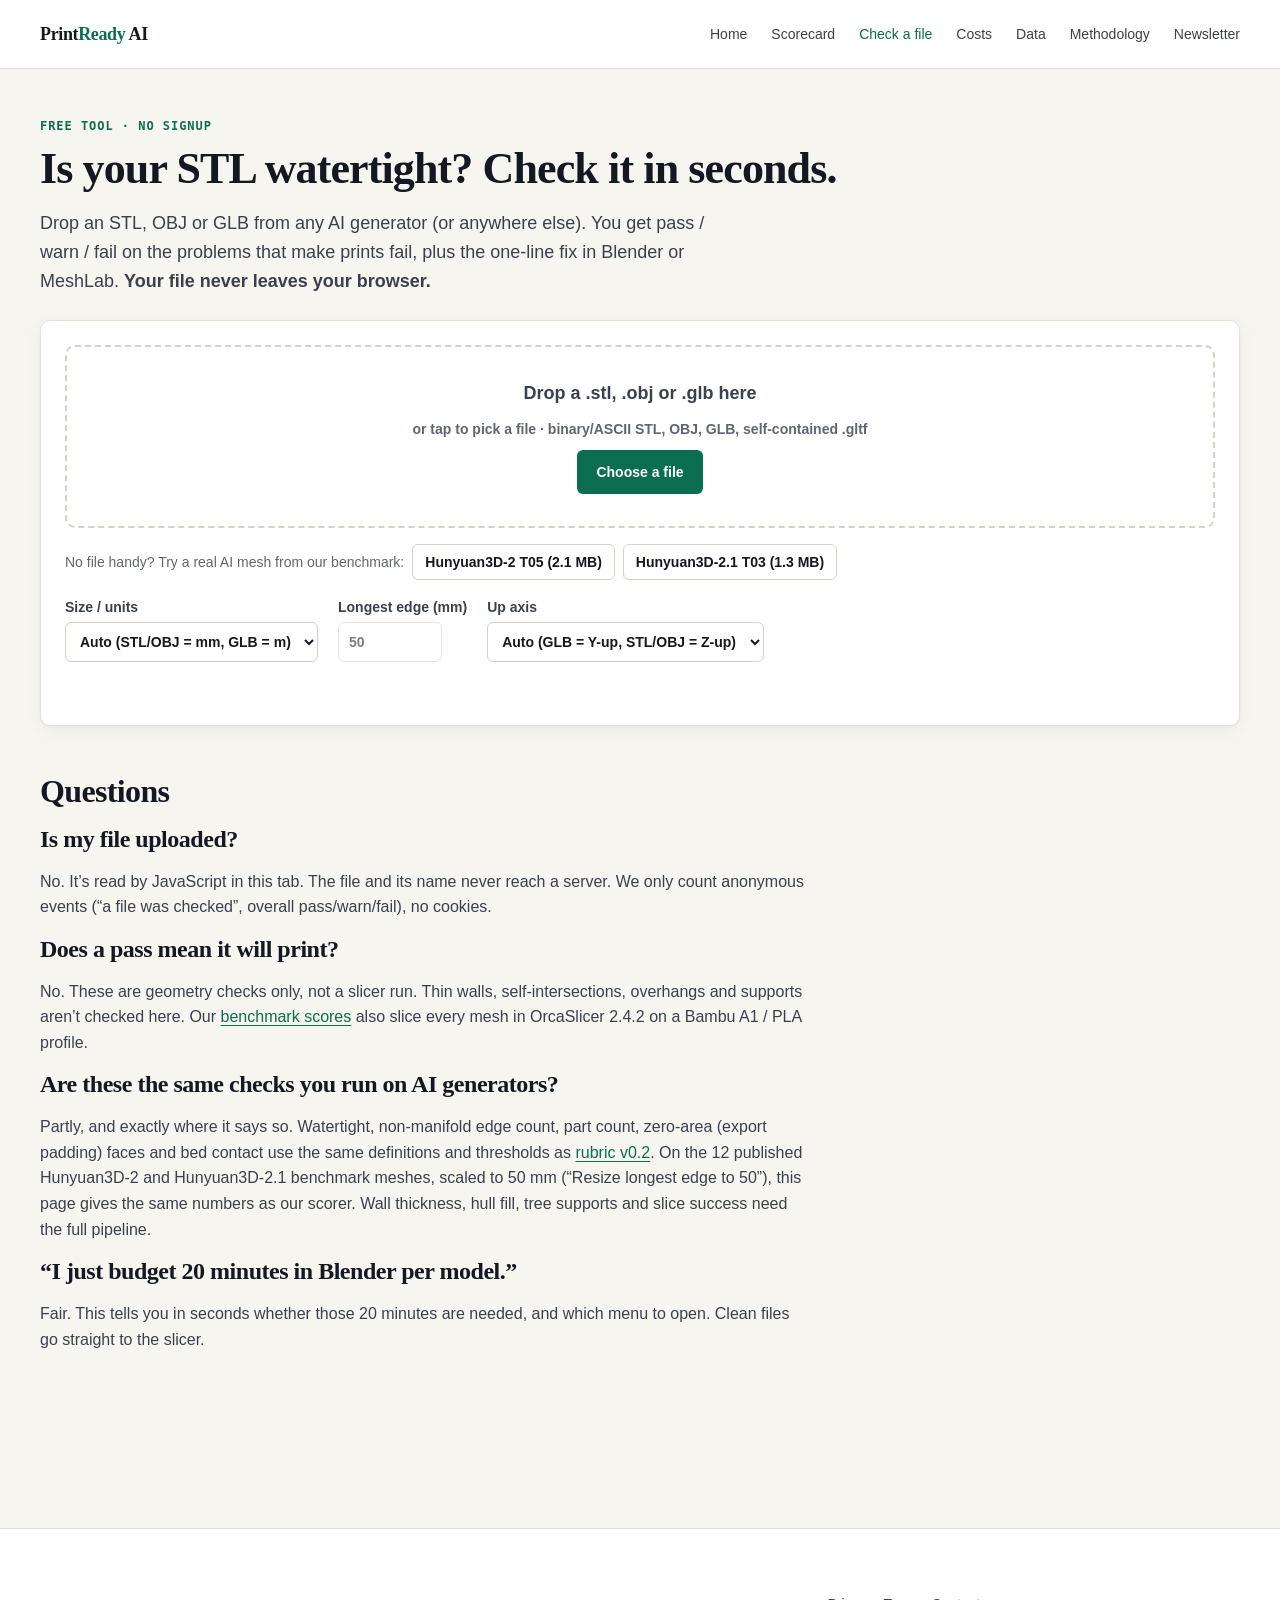
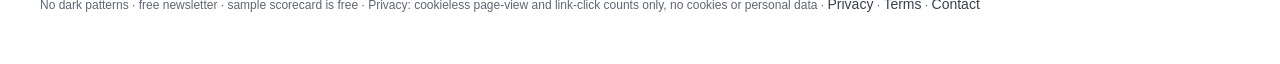
==== site/check/index.html @ 30f2ccca "Free in-browser STL/OBJ/GLB printability checker at /check/ (RT-20261030-34): watertight, non-manifo" ====
<!doctype html>
<html lang="en" data-product="printready" data-theme="light">
<head>
  <meta charset="utf-8" />
  <meta name="viewport" content="width=device-width, initial-scale=1" />
  <title>Free STL printability checker: is your AI model watertight? — PrintReady AI</title>
  <meta name="description" content="Drop an STL, OBJ or GLB and see in seconds if it's watertight, manifold, in one piece, sits flat and fits a Bambu A1. Runs in your browser; your file never leaves it. Free, no signup." />
  <meta name="robots" content="index,follow" />
  <link rel="stylesheet" href="../css/site.css" />
  <link rel="alternate" type="application/atom+xml" title="PrintReady AI scorecard updates" href="https://basileion.github.io/printready/feed.xml" />
  <link rel="canonical" href="https://basileion.github.io/printready/check/" />
  <meta property="og:url" content="https://basileion.github.io/printready/check/" />
  <meta property="og:type" content="website" />
  <meta property="og:site_name" content="PrintReady AI" />
  <meta property="og:title" content="Free STL printability checker: is your AI model watertight?" />
  <meta property="og:description" content="Drop an STL, OBJ or GLB: watertight, non-manifold edges, loose parts, flipped normals, bed contact and Bambu A1 fit in seconds. 100% in your browser, nothing uploaded." />
  <meta property="og:image" content="https://basileion.github.io/printready/img/og.png" />
  <meta property="og:image:width" content="1200" />
  <meta property="og:image:height" content="630" />
  <meta property="og:image:alt" content="PrintReady AI: Does that AI mesh actually print?" />
  <meta name="twitter:card" content="summary_large_image" />
  <meta name="twitter:title" content="Free STL printability checker: is your AI model watertight?" />
  <meta name="twitter:description" content="Drop an STL, OBJ or GLB: watertight, non-manifold edges, loose parts, flipped normals, bed contact and Bambu A1 fit in seconds. 100% in your browser, nothing uploaded." />
  <meta name="twitter:image" content="https://basileion.github.io/printready/img/og.png" />
  <script type="application/ld+json">{"@context":"https://schema.org","@type":"WebApplication","name":"PrintReady AI STL printability checker","url":"https://basileion.github.io/printready/check/","applicationCategory":"DesignApplication","operatingSystem":"Any (runs in a web browser)","browserRequirements":"Requires JavaScript; WebGL for the 3D preview","isAccessibleForFree":true,"offers":{"@type":"Offer","price":"0","priceCurrency":"USD"},"description":"Free in-browser geometry check for STL, OBJ and GLB/glTF files: watertight, non-manifold edges, zero-area faces, separate parts, flipped normals, volume, bed contact and Bambu A1 (256 mm) bed fit. Files are processed locally and never uploaded. Geometry checks only, not a slicer run.","featureList":["Watertight check (every edge shared by exactly 2 faces)","Non-manifold edge count (rubric v0.2 thresholds)","Zero-area face count","Separate parts and floating parts","Flipped or inconsistent normals","Volume","Bed contact area","Bambu A1 bed fit"],"isPartOf":{"@id":"https://basileion.github.io/printready/#website"},"dateModified":"2026-10-31"}</script>
  <script type="application/ld+json">{"@context":"https://schema.org","@type":"FAQPage","mainEntity":[{"@type":"Question","name":"Is my STL file uploaded anywhere?","acceptedAnswer":{"@type":"Answer","text":"No. The checker reads the file with JavaScript inside your browser tab. The file and its name are never sent to a server; the page only counts anonymous events like 'a check finished' with the overall pass, warn or fail."}},{"@type":"Question","name":"Does a pass mean my model will print?","acceptedAnswer":{"@type":"Answer","text":"No. These are geometry checks only (watertight, non-manifold edges, loose parts, normals, bed contact, bed fit), not a slicer run. Thin walls, self-intersections, overhangs and supports are not checked here. The PrintReady AI benchmark also slices every mesh in OrcaSlicer 2.4.2 on a Bambu A1 / PLA profile."}},{"@type":"Question","name":"Are these the same checks the PrintReady benchmark runs?","acceptedAnswer":{"@type":"Answer","text":"For watertight, non-manifold edge count, part count, zero-area faces and bed contact, yes: on the 12 published Hunyuan3D-2 and Hunyuan3D-2.1 benchmark meshes, scaled to 50 mm, this checker gives the same numbers as the benchmark scorer (rubric v0.2, checked 2026-10-31). Wall thickness, hull fill, tree supports and slice success need the full pipeline and are not in the browser checker."}}]}</script>
  <script src="../js/grow.js" defer></script>
  <style>
    .drop{display:grid;place-items:center;text-align:center;gap:10px;padding:var(--ds-s5) var(--ds-s4);border:2px dashed var(--ds-line-2);border-radius:var(--ds-r);background:var(--ds-surface);cursor:pointer;transition:border-color var(--ds-dur) var(--ds-ease),background var(--ds-dur) var(--ds-ease)}
    .drop:hover,.drop.over{border-color:var(--ds-acc);background:var(--ds-acc-soft)}
    .drop strong{font-size:var(--ds-t-lg)}
    .drop input{position:absolute;width:1px;height:1px;opacity:0}
    .opts{display:flex;flex-wrap:wrap;gap:12px 20px;align-items:end;margin:var(--ds-s3) 0}
    .opts label{display:grid;gap:4px}
    .opts select,.opts input[type=number]{min-height:40px;padding:0 10px;border:1px solid var(--ds-line-2);border-radius:var(--ds-r-sm);background:var(--ds-surface);color:var(--ds-ink);font:inherit;font-size:var(--ds-t-sm);max-width:100%}
    .opts input[type=number]{width:6.5rem}
    .samples{display:flex;flex-wrap:wrap;gap:8px;align-items:center;margin-top:var(--ds-s3);font-size:var(--ds-t-sm)}
    .samples .btn{min-height:36px;padding:0 12px}
    .status{margin:var(--ds-s3) 0 0;font-size:var(--ds-t-sm);color:var(--ds-ink-2);min-height:1.6em}
    .res-grid{display:grid;gap:var(--ds-s4);grid-template-columns:minmax(0,1fr) minmax(0,1fr);align-items:start}
    @media (max-width:860px){.res-grid{grid-template-columns:minmax(0,1fr)}}
    .verdict-head{display:flex;align-items:center;gap:12px;flex-wrap:wrap;margin-bottom:var(--ds-s3)}
    .vlist{list-style:none;margin:0;padding:0;display:grid;gap:10px}
    .vlist li{display:grid;grid-template-columns:auto minmax(0,1fr);gap:4px 10px;padding:12px;border:1px solid var(--ds-line);border-radius:var(--ds-r-sm);background:var(--ds-surface)}
    .vlist b{font-size:var(--ds-t-sm)}
    .vlist p{grid-column:2;margin:0;font-size:var(--ds-t-sm);color:var(--ds-ink-2);overflow-wrap:anywhere}
    .vlist .fix{color:var(--ds-ink)}
    .badge{display:inline-flex;justify-content:center;min-width:3.6rem;font-size:11px;font-weight:700;letter-spacing:.05em;text-transform:uppercase;padding:3px 8px;border-radius:999px;align-self:start}
    .b-pass{background:var(--ds-pos-soft);color:var(--ds-pos)}
    .b-warn{background:var(--ds-warn-soft);color:var(--ds-warn)}
    .b-fail{background:var(--ds-neg-soft);color:var(--ds-neg)}
    .viewer{position:relative;width:100%;aspect-ratio:4/3;max-height:460px;border:1px solid var(--ds-line);border-radius:var(--ds-r);background:var(--ds-surface-2);overflow:hidden}
    .viewer canvas{width:100%;height:100%;display:block;touch-action:none;cursor:grab}
    .viewer .legend{position:absolute;left:8px;bottom:8px;font-size:11px;background:var(--ds-surface);border:1px solid var(--ds-line);border-radius:6px;padding:3px 8px;color:var(--ds-ink-2)}
    .stats{width:100%;margin-top:var(--ds-s3)}
    .stats td{padding:6px 10px}
    .notchecked{font-size:var(--ds-t-sm);color:var(--ds-ink-2)}
    .after{margin-top:var(--ds-s5)}
    #results{scroll-margin-top:72px}
  </style>
</head>
<body>
  <a class="skip" href="#main">Skip to content</a>
  <header class="site-header">
    <div class="wrap nav">
      <a class="brand" href="../">Print<span>Ready</span> AI</a>
      <nav aria-label="Primary">
        <ul class="nav-links">
          <li><a href="../">Home</a></li>
          <li><a href="../scorecard/">Scorecard</a></li>
          <li><a href="./" aria-current="page">Check a file</a></li>
          <li><a href="../costs/">Costs</a></li>
          <li><a href="../data/">Data</a></li>
          <li><a href="../methodology/">Methodology</a></li>
          <li><a href="../newsletter/">Newsletter</a></li>
        </ul>
      </nav>
    </div>
  </header>

  <main id="main" class="wrap section">
    <p class="eyebrow">Free tool · no signup</p>
    <h1>Is your STL watertight? Check it in seconds.</h1>
    <p class="lede">Drop an STL, OBJ or GLB from any AI generator (or anywhere else). You get pass / warn / fail on the problems that make prints fail, plus the one-line fix in Blender or MeshLab. <strong>Your file never leaves your browser.</strong></p>

    <div class="card">
      <label class="drop" id="drop" for="file">
        <input id="file" type="file" accept=".stl,.obj,.glb,.gltf" />
        <strong>Drop a .stl, .obj or .glb here</strong>
        <span class="muted" style="font-size:14px">or tap to pick a file · binary/ASCII STL, OBJ, GLB, self-contained .gltf</span>
        <span class="btn btn-primary" aria-hidden="true">Choose a file</span>
      </label>
      <div class="samples">
        <span class="muted">No file handy? Try a real AI mesh from our benchmark:</span>
        <button class="btn btn-ghost" type="button" data-sample="../data/meshes/hunyuan3d2/T05.glb.gz" data-sid="hy2_T05">Hunyuan3D-2 T05 (2.1 MB)</button>
        <button class="btn btn-ghost" type="button" data-sample="../data/meshes/hunyuan3d21/T03.glb.gz" data-sid="hy21_T03">Hunyuan3D-2.1 T03 (1.3 MB)</button>
      </div>
      <div class="opts">
        <label for="units">Size / units
          <select id="units">
            <option value="auto">Auto (STL/OBJ = mm, GLB = m)</option>
            <option value="mm">File units are mm</option>
            <option value="cm">File units are cm</option>
            <option value="m">File units are m</option>
            <option value="in">File units are inches</option>
            <option value="target">Resize longest edge to…</option>
          </select>
        </label>
        <label for="target">Longest edge (mm)
          <input id="target" type="number" min="1" max="5000" step="1" value="50" disabled />
        </label>
        <label for="up">Up axis
          <select id="up">
            <option value="auto">Auto (GLB = Y-up, STL/OBJ = Z-up)</option>
            <option value="Z">Z is up</option>
            <option value="Y">Y is up</option>
            <option value="X">X is up</option>
          </select>
        </label>
      </div>
      <p class="status" id="status" role="status" aria-live="polite"></p>
    </div>

    <section id="results" class="section" hidden aria-label="Check results">
      <div class="res-grid">
        <div>
          <div class="verdict-head"><span class="badge" id="overall-badge">–</span><h2 id="overall-title" style="margin:0;font-size:var(--ds-t-xl)">Results</h2></div>
          <ul class="vlist" id="vlist"></ul>
          <p class="notchecked" style="margin-top:var(--ds-s3)"><strong>Not checked here:</strong> wall thickness, self-intersections, overhangs and supports, slicing. Geometry checks only, not a slicer run; our benchmark scores also slice in OrcaSlicer on a Bambu A1 / PLA profile. <a href="../methodology/">How the benchmark scores</a>.</p>
        </div>
        <div>
          <div class="viewer" id="viewer"><canvas id="gl" aria-label="3D preview of your model. Drag to rotate, scroll to zoom."></canvas><span class="legend" id="legend">Drag to rotate</span></div>
          <table class="stats" id="stats"><tbody></tbody></table>
        </div>
      </div>

      <div class="band after">
        <div>
          <h2>Which AI generators hand you files like this?</h2>
          <p>Every Friday: printability scores for AI 3D generators on the same locked prompts, and the failure of the week. Two open-source models are scored so far; more are queued. Free.</p>
          <form class="form" action="https://app.kit.com/forms/10124123/subscriptions" method="post" style="margin-top:12px">
            <label for="email_address">Email</label>
            <input id="email_address" type="email" name="email_address" required placeholder="you@example.com" autocomplete="email" />
            <button class="btn btn-primary" type="submit" data-grow="newsletter_submit">Get Friday scores</button>
          </form>
          <p class="form-note" style="margin-top:12px">You’ll get a confirmation email to finish signup (double opt-in). Free; unsubscribe anytime. Sent via Kit. <a href="/printready/privacy/">Privacy</a>.</p>
        </div>
        <a class="btn btn-ghost" href="../scorecard/">See how AI generators score →</a>
      </div>
    </section>

    <section class="section prose" id="faq">
      <h2>Questions</h2>
      <h3>Is my file uploaded?</h3>
      <p>No. It’s read by JavaScript in this tab. The file and its name never reach a server. We only count anonymous events (“a file was checked”, overall pass/warn/fail), no cookies.</p>
      <h3>Does a pass mean it will print?</h3>
      <p>No. These are geometry checks only, not a slicer run. Thin walls, self-intersections, overhangs and supports aren’t checked here. Our <a href="../scorecard/">benchmark scores</a> also slice every mesh in OrcaSlicer 2.4.2 on a Bambu A1 / PLA profile.</p>
      <h3>Are these the same checks you run on AI generators?</h3>
      <p>Partly, and exactly where it says so. Watertight, non-manifold edge count, part count, zero-area (export padding) faces and bed contact use the same definitions and thresholds as <a href="../methodology/">rubric v0.2</a>. On the 12 published Hunyuan3D-2 and Hunyuan3D-2.1 benchmark meshes, scaled to 50 mm (“Resize longest edge to 50”), this page gives the same numbers as our scorer. Wall thickness, hull fill, tree supports and slice success need the full pipeline.</p>
      <h3>“I just budget 20 minutes in Blender per model.”</h3>
      <p>Fair. This tells you in seconds whether those 20 minutes are needed, and which menu to open. Clean files go straight to the slicer.</p>
    </section>
  </main>

  <footer class="site-footer">
    <div class="wrap legal">No dark patterns · free newsletter · sample scorecard is free · Privacy: cookieless page-view and link-click counts only, no cookies or personal data · <a href="/printready/privacy/">Privacy</a> · <a href="/printready/terms/">Terms</a> · <a href="mailto:basileion.ops@gmail.com">Contact</a></div>
  </footer>

  <script src="check.js" defer></script>
</body>
</html>
---- site/css/site.css ----
@import url("./tokens.css");

*,*::before,*::after{box-sizing:border-box}
html{scroll-behavior:smooth}
body{
  margin:0; background:var(--ds-bg); color:var(--ds-ink);
  font-family:var(--ds-f-sans); font-size:var(--ds-t-md); line-height:1.6;
  -webkit-font-smoothing:antialiased;
}
img{max-width:100%; height:auto; display:block}
a{color:var(--ds-acc); text-decoration-thickness:1px; text-underline-offset:3px}
a:hover{color:var(--ds-ink)}
:focus-visible{outline:2px solid var(--ds-focus); outline-offset:2px}
.sr{position:absolute;width:1px;height:1px;padding:0;margin:-1px;overflow:hidden;clip:rect(0,0,0,0);border:0}
.skip{
  position:absolute; left:var(--ds-s3); top:-100px; background:var(--ds-surface);
  padding:var(--ds-s2) var(--ds-s3); border-radius:var(--ds-r-sm); z-index:100;
}
.skip:focus{top:var(--ds-s3)}

.wrap{width:min(100% - 2*var(--ds-s4), var(--ds-max)); margin-inline:auto}
.site-header{
  border-bottom:1px solid var(--ds-line); background:var(--ds-surface);
  position:sticky; top:0; z-index:50;
}
.nav{
  display:flex; align-items:center; justify-content:space-between;
  gap:var(--ds-s3); padding:var(--ds-s3) 0; flex-wrap:wrap;
}
.brand{
  font-family:var(--ds-f-serif); font-weight:600; font-size:var(--ds-t-lg);
  letter-spacing:-0.02em; color:var(--ds-ink); text-decoration:none;
}
.brand span{color:var(--ds-acc)}
.nav-links{display:flex; gap:var(--ds-s4); flex-wrap:wrap; align-items:center; list-style:none; margin:0; padding:0}
.nav-links a{color:var(--ds-ink-2); text-decoration:none; font-size:var(--ds-t-sm); font-weight:500; min-height:36px; display:inline-flex; align-items:center}
.nav-links a[aria-current=page]{color:var(--ds-acc)}
@media (max-width:600px){.nav-links{column-gap:14px; row-gap:0}}
.pill{
  display:inline-flex; align-items:center; gap:6px; padding:4px 10px;
  border-radius:999px; background:var(--ds-warn-soft); color:var(--ds-warn);
  font-size:var(--ds-t-xs); font-weight:600; letter-spacing:.04em; text-transform:uppercase;
}

.hero{padding:var(--ds-s7) 0 var(--ds-s5); display:grid; gap:var(--ds-s5); grid-template-columns:1.2fr .8fr}
@media (max-width:860px){.hero{grid-template-columns:1fr; padding-top:var(--ds-s5)}}
.eyebrow{
  font-family:var(--ds-f-mono); font-size:var(--ds-t-xs); text-transform:uppercase;
  letter-spacing:.08em; color:var(--ds-acc); font-weight:600; margin:0 0 var(--ds-s2);
}
h1,h2,h3{font-family:var(--ds-f-serif); font-weight:600; letter-spacing:-0.02em; line-height:1.12; margin:0 0 var(--ds-s3)}
h1{font-size:clamp(34px,5vw,var(--ds-t-3xl))}
h2{font-size:var(--ds-t-2xl)}
h3{font-size:var(--ds-t-xl)}
.lede{font-size:var(--ds-t-lg); color:var(--ds-ink-2); max-width:42rem; margin:0 0 var(--ds-s4)}
.cta-row{display:flex; flex-wrap:wrap; gap:var(--ds-s3); align-items:center; margin-bottom:var(--ds-s4)}
.btn{
  display:inline-flex; align-items:center; justify-content:center; gap:8px;
  min-height:44px; padding:0 18px; border-radius:var(--ds-r-sm); font-weight:600;
  font-size:var(--ds-t-sm); text-decoration:none; border:1.5px solid transparent;
  transition:background var(--ds-dur) var(--ds-ease), border-color var(--ds-dur) var(--ds-ease), color var(--ds-dur) var(--ds-ease);
  cursor:pointer;
}
.btn-primary{background:var(--ds-acc); color:var(--ds-acc-ink)}
.btn-primary:hover{filter:brightness(.95); color:var(--ds-acc-ink)}
.btn-ghost{background:transparent; border-color:var(--ds-line-2); color:var(--ds-ink)}
.btn-ghost:hover{border-color:var(--ds-acc); color:var(--ds-acc)}
.trust{display:flex; flex-wrap:wrap; gap:var(--ds-s2); margin:0; padding:0; list-style:none}
.trust li{
  font-size:var(--ds-t-xs); color:var(--ds-mut); background:var(--ds-surface);
  border:1px solid var(--ds-line); border-radius:999px; padding:6px 12px;
}

.card{
  background:var(--ds-surface); border:1px solid var(--ds-line); border-radius:var(--ds-r);
  box-shadow:var(--ds-shadow); padding:var(--ds-s4);
}
.kpi-grid{display:grid; gap:var(--ds-s3); grid-template-columns:1fr 1fr}
.kpi{padding:var(--ds-s3); background:var(--ds-surface-2); border-radius:var(--ds-r-sm); border:1px solid var(--ds-line)}
.kpi b{display:block; font-family:var(--ds-f-serif); font-size:var(--ds-t-2xl); letter-spacing:-0.02em; font-variant-numeric:tabular-nums}
.kpi span{font-size:var(--ds-t-xs); color:var(--ds-mut)}

.section{padding:var(--ds-s6) 0}
.section-head{margin-bottom:var(--ds-s4); max-width:40rem}
.muted{color:var(--ds-mut)}
.grid-3{display:grid; gap:var(--ds-s4); grid-template-columns:repeat(3,1fr)}
@media (max-width:860px){.grid-3{grid-template-columns:1fr}}
.feature h3{margin-top:0}
.feature p{margin:0; color:var(--ds-ink-2); font-size:var(--ds-t-sm)}

.table-wrap{overflow-x:auto; border:1px solid var(--ds-line); border-radius:var(--ds-r); background:var(--ds-surface)}
table{width:100%; border-collapse:collapse; font-size:var(--ds-t-sm); font-variant-numeric:tabular-nums}
th,td{padding:12px 14px; text-align:left; border-bottom:1px solid var(--ds-line); vertical-align:middle}
th{font-size:var(--ds-t-xs); text-transform:uppercase; letter-spacing:.06em; color:var(--ds-mut); font-weight:600; background:var(--ds-surface-2)}
tr:last-child td{border-bottom:0}
tr:hover td{background:var(--ds-surface-2)}
td.num, th.num{text-align:right}
.score{
  display:inline-flex; min-width:3.2rem; justify-content:center; font-weight:700;
  font-family:var(--ds-f-serif); padding:2px 8px; border-radius:999px;
}
.score-ok{background:var(--ds-pos-soft); color:var(--ds-pos)}
.score-mid{background:var(--ds-warn-soft); color:var(--ds-warn)}
.score-bad{background:var(--ds-neg-soft); color:var(--ds-neg)}
.thumb{width:56px; height:56px; object-fit:cover; border-radius:6px; border:1px solid var(--ds-line); background:var(--ds-surface-3)}
.tag{font-size:11px; padding:2px 8px; border-radius:999px; background:var(--ds-surface-3); color:var(--ds-ink-2); white-space:nowrap}

.band{
  margin:var(--ds-s6) 0; padding:var(--ds-s5); border-radius:var(--ds-r);
  background:var(--ds-acc-soft); border:1px solid var(--ds-acc-line);
  display:flex; flex-wrap:wrap; gap:var(--ds-s4); align-items:center; justify-content:space-between;
}
.band h2{margin:0 0 var(--ds-s2); font-size:var(--ds-t-xl)}
.band p{margin:0; color:var(--ds-ink-2); max-width:36rem}

.form{display:grid; gap:var(--ds-s3); max-width:28rem}
label{font-size:var(--ds-t-sm); font-weight:600; color:var(--ds-ink-2)}
input[type=email]{
  min-height:44px; padding:0 14px; border:1px solid var(--ds-line-2); border-radius:var(--ds-r-sm);
  background:var(--ds-surface); color:var(--ds-ink); font:inherit;
}
input:disabled, .btn:disabled{opacity:.55; cursor:not-allowed}
.form-note{font-size:var(--ds-t-xs); color:var(--ds-mut); margin:0}
.notice{
  padding:var(--ds-s3); border-radius:var(--ds-r-sm); background:var(--ds-warn-soft);
  border:1px solid var(--ds-line-2); color:var(--ds-warn); font-size:var(--ds-t-sm);
}

.prose{max-width:48rem}
.prose p{color:var(--ds-ink-2)}
.prose ul{color:var(--ds-ink-2)}
.weight-table td:first-child{font-weight:600}

.gallery{display:grid; gap:var(--ds-s4); grid-template-columns:repeat(auto-fit,minmax(220px,1fr))}
.gallery figure{margin:0}
.gallery figcaption{font-size:var(--ds-t-xs); color:var(--ds-mut); margin-top:var(--ds-s2)}

.site-footer{
  margin-top:var(--ds-s7); border-top:1px solid var(--ds-line);
  background:var(--ds-surface); padding:var(--ds-s5) 0 var(--ds-s6);
}
.footer-grid{display:grid; gap:var(--ds-s5); grid-template-columns:1.4fr 1fr 1fr}
@media (max-width:700px){.footer-grid{grid-template-columns:1fr}}
.site-footer h3{font-size:var(--ds-t-sm); text-transform:uppercase; letter-spacing:.06em; color:var(--ds-mut); font-family:var(--ds-f-sans); font-weight:600}
.site-footer ul{list-style:none; margin:0; padding:0; display:grid; gap:8px}
.site-footer a{color:var(--ds-ink-2); text-decoration:none; font-size:var(--ds-t-sm)}
.site-footer a:hover{color:var(--ds-acc)}
.legal{margin-top:var(--ds-s5); font-size:var(--ds-t-xs); color:var(--ds-mut)}

@media (prefers-reduced-motion:reduce){
  *,*::before,*::after{transition:none!important; animation:none!important}
}
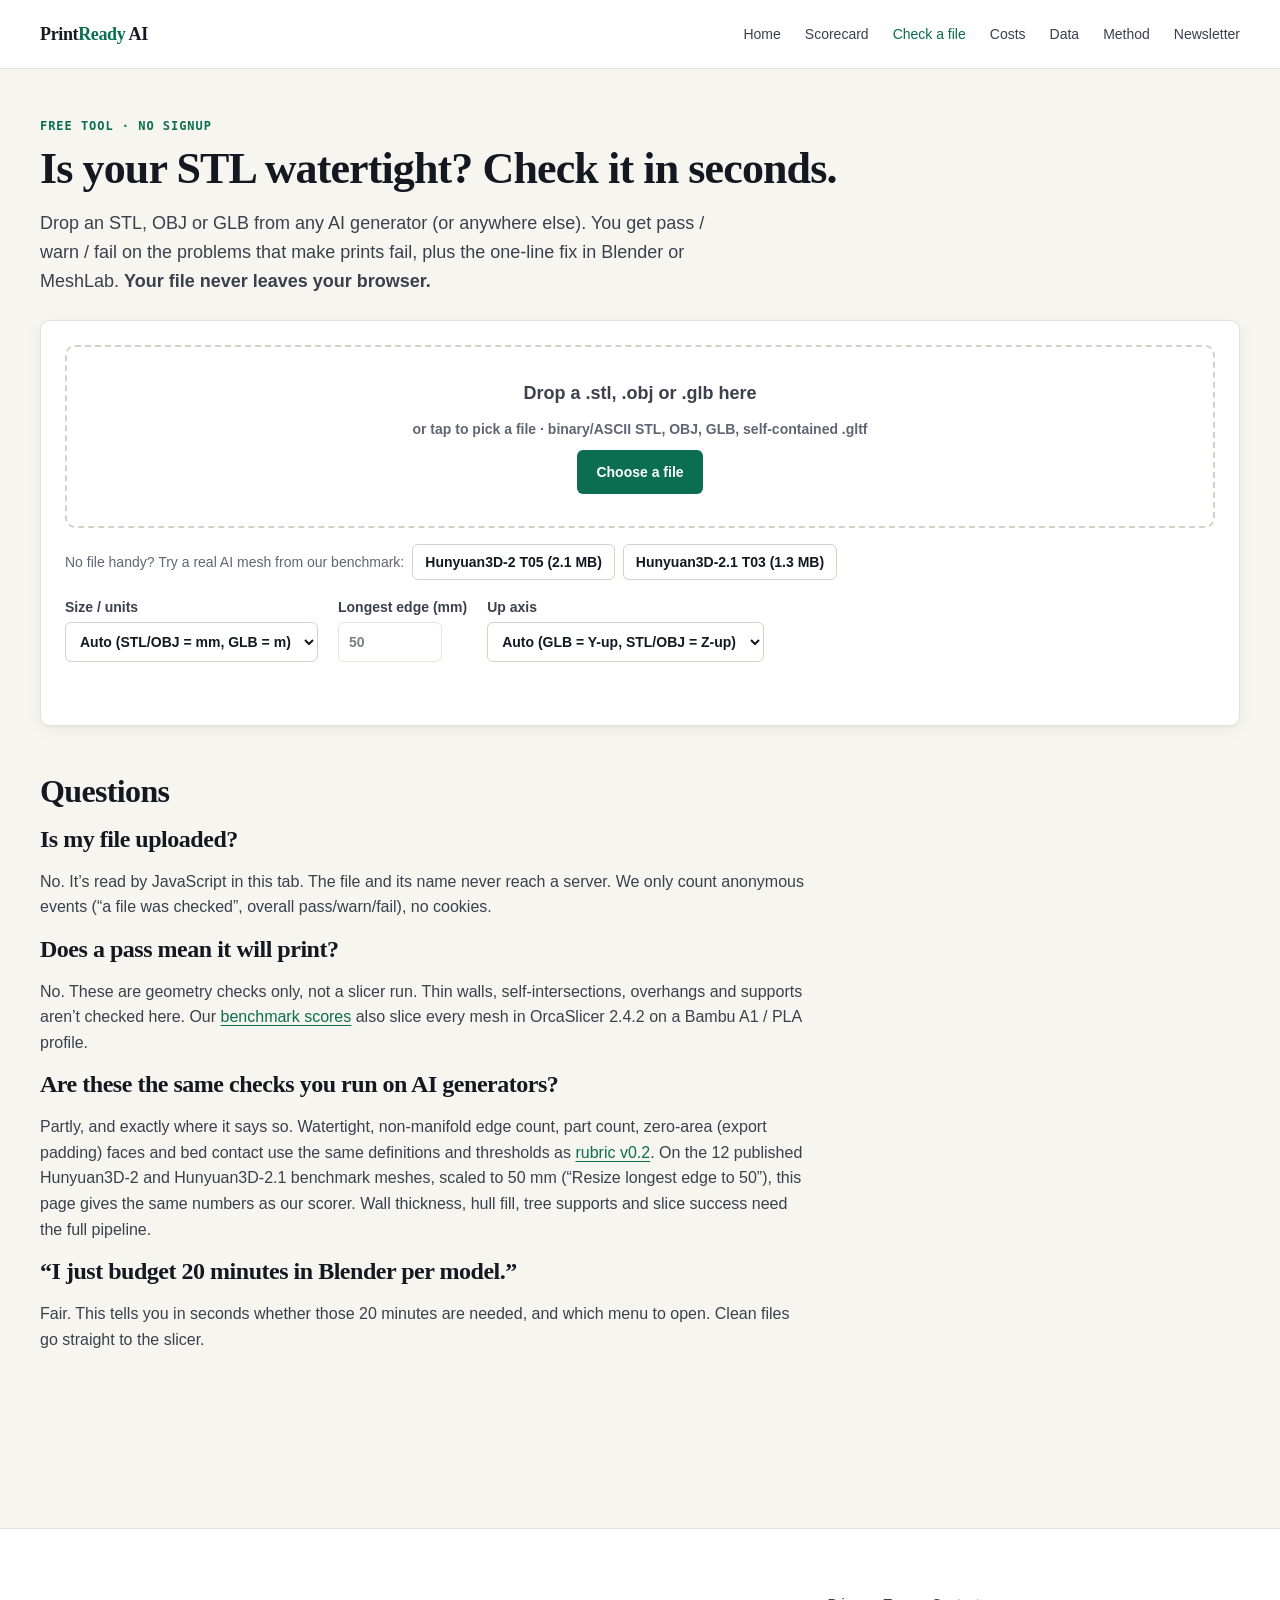
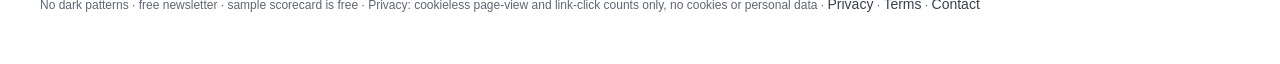
==== commit 300fb4e5: "Home: email capture moved above the fold at 390px (RT-20261031-108); stale 'second generator'/'weekl" ====
--- a/site/check/index.html
+++ b/site/check/index.html
@@ -56,7 +56,8 @@
     .stats td{padding:6px 10px}
     .notchecked{font-size:var(--ds-t-sm);color:var(--ds-ink-2)}
     .after{margin-top:var(--ds-s5)}
-    #results{scroll-margin-top:72px}
+    #results{scroll-margin-top:84px}
+    @media (max-width:600px){#results{scroll-margin-top:164px}}
   </style>
 </head>
 <body>
@@ -71,7 +72,7 @@
           <li><a href="./" aria-current="page">Check a file</a></li>
           <li><a href="../costs/">Costs</a></li>
           <li><a href="../data/">Data</a></li>
-          <li><a href="../methodology/">Methodology</a></li>
+          <li><a href="../methodology/">Method</a></li>
           <li><a href="../newsletter/">Newsletter</a></li>
         </ul>
       </nav>
